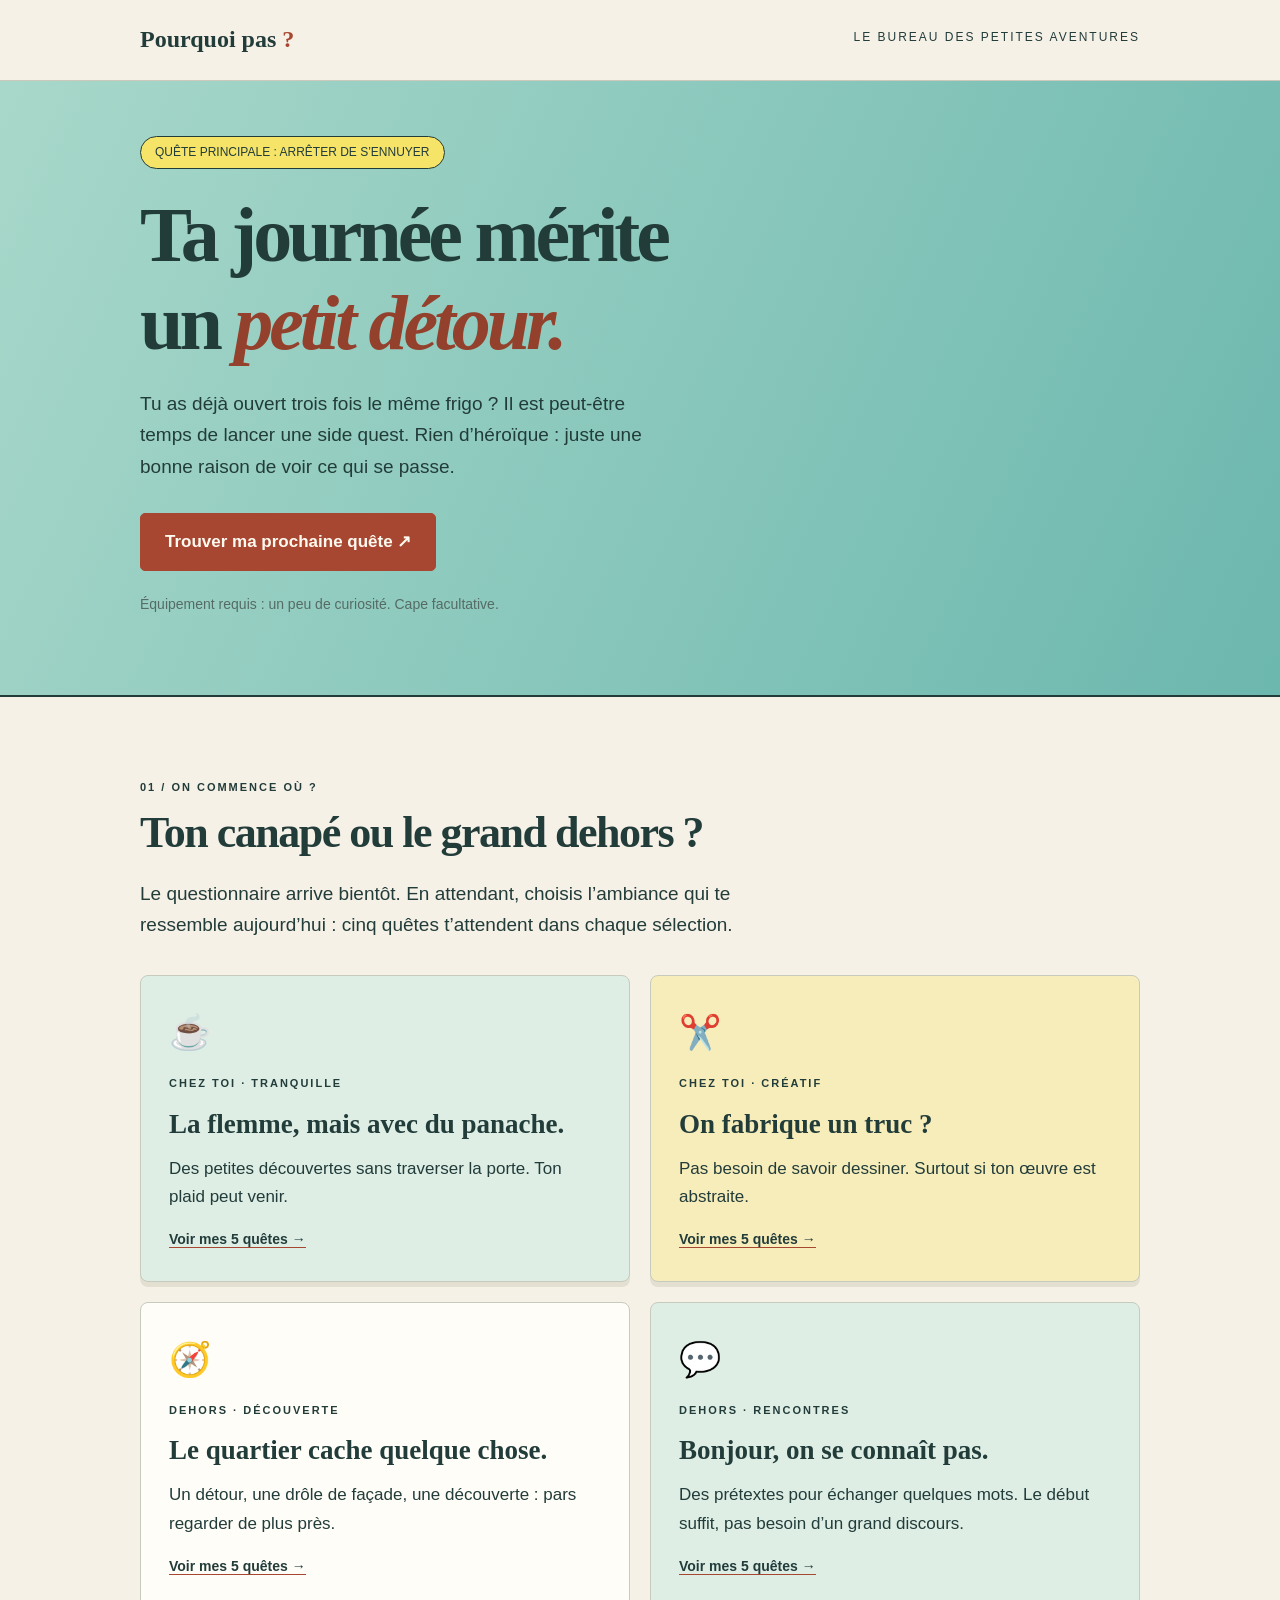
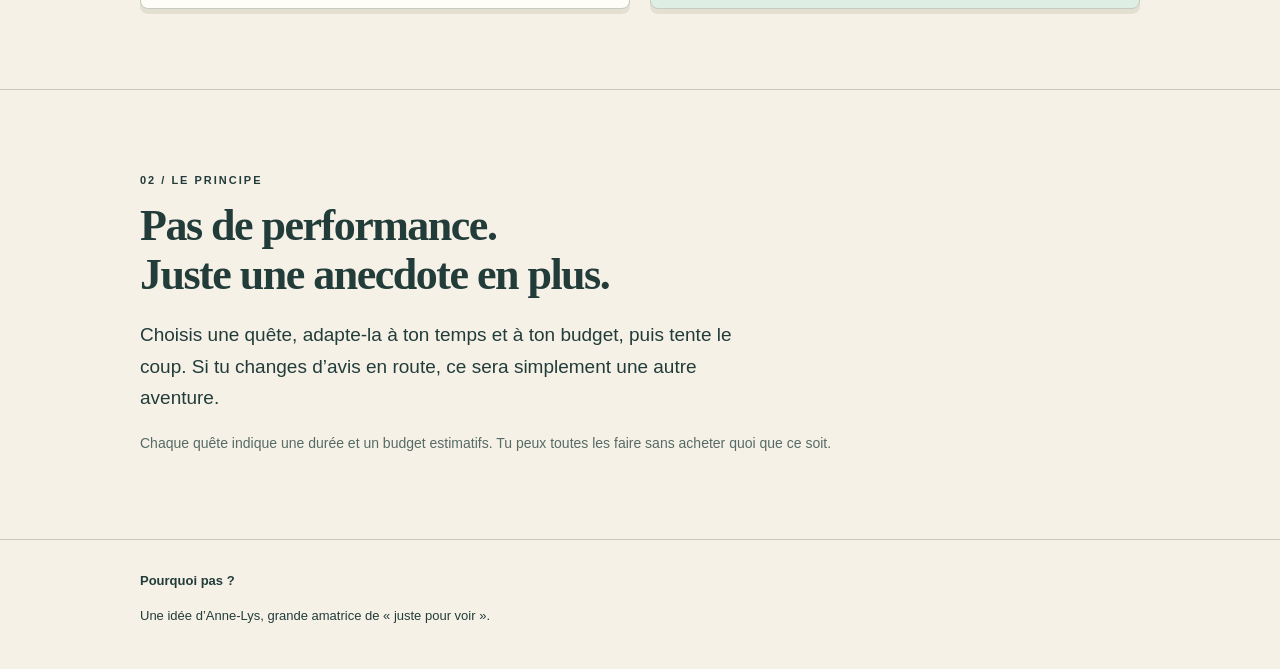
==== index.html @ 4863f87f "Ajouter les pages et les vingt side quests" ====
<!DOCTYPE html>
<html lang="fr">
  <head>
    <meta charset="utf-8">
    <meta name="viewport" content="width=device-width, initial-scale=1">
    <meta name="description" content="Vingt side quests pour sortir de l’ennui. Chez toi ou dehors, trouve une petite aventure à tenter aujourd’hui.">
    <title>Pourquoi pas ? — Des side quests contre l’ennui</title>
    <link rel="stylesheet" href="css/style.css">
  </head>
  <body>
    <div class="navigation"><div class="container"><a class="brand" href="index.html">Pourquoi pas<span> ?</span></a><span class="nav-note">LE BUREAU DES PETITES AVENTURES</span></div></div>
    <div class="banner">
      <div class="container">
        <span class="stamp">QUÊTE PRINCIPALE : ARRÊTER DE S’ENNUYER</span>
        <h1>Ta journée mérite<br>un <span class="accent">petit détour.</span></h1>
        <p class="intro">Tu as déjà ouvert trois fois le même frigo ? Il est peut-être temps de lancer une side quest. Rien d’héroïque : juste une bonne raison de voir ce qui se passe.</p>
        <a class="button" href="#questionnaire">Trouver ma prochaine quête ↗</a>
        <p class="muted">Équipement requis : un peu de curiosité. Cape facultative.</p>
      </div>
    </div>
    <div class="section" id="questionnaire">
      <div class="container">
        <p class="eyebrow">01 / ON COMMENCE OÙ ?</p>
        <h2>Ton canapé ou le grand dehors ?</h2>
        <p class="intro">Le questionnaire arrive bientôt. En attendant, choisis l’ambiance qui te ressemble aujourd’hui : cinq quêtes t’attendent dans chaque sélection.</p>
        <!-- Le questionnaire Typeform sera intégré ici une fois son lien disponible. -->
        <div class="cards">
          <div class="card card-turquoise"><p class="icon">☕</p><p class="eyebrow">CHEZ TOI · TRANQUILLE</p><h3>La flemme, mais avec du panache.</h3><p>Des petites découvertes sans traverser la porte. Ton plaid peut venir.</p><a class="card-link" href="chez-toi-tranquille.html">Voir mes 5 quêtes →</a></div>
          <div class="card card-yellow"><p class="icon">✂️</p><p class="eyebrow">CHEZ TOI · CRÉATIF</p><h3>On fabrique un truc ?</h3><p>Pas besoin de savoir dessiner. Surtout si ton œuvre est abstraite.</p><a class="card-link" href="chez-toi-creatif.html">Voir mes 5 quêtes →</a></div>
          <div class="card"><p class="icon">🧭</p><p class="eyebrow">DEHORS · DÉCOUVERTE</p><h3>Le quartier cache quelque chose.</h3><p>Un détour, une drôle de façade, une découverte : pars regarder de plus près.</p><a class="card-link" href="dehors-decouverte.html">Voir mes 5 quêtes →</a></div>
          <div class="card card-turquoise"><p class="icon">💬</p><p class="eyebrow">DEHORS · RENCONTRES</p><h3>Bonjour, on se connaît pas.</h3><p>Des prétextes pour échanger quelques mots. Le début suffit, pas besoin d’un grand discours.</p><a class="card-link" href="dehors-rencontres.html">Voir mes 5 quêtes →</a></div>
        </div>
      </div>
    </div>
    <div class="section rule"><div class="container"><p class="eyebrow">02 / LE PRINCIPE</p><h2>Pas de performance.<br>Juste une anecdote en plus.</h2><p class="intro">Choisis une quête, adapte-la à ton temps et à ton budget, puis tente le coup. Si tu changes d’avis en route, ce sera simplement une autre aventure.</p><p class="muted">Chaque quête indique une durée et un budget estimatifs. Tu peux toutes les faire sans acheter quoi que ce soit.</p></div></div>
    <div class="footer rule"><div class="container"><a href="index.html">Pourquoi pas ?</a><p>Une idée d’Anne-Lys, grande amatrice de « juste pour voir ».</p></div></div>
  </body>
</html>
---- css/style.css ----
@import url("components/banner.css");
@import url("components/button.css");
@import url("components/card.css");

body { margin: 0; background: #f6f1e7; color: #223c3a; font-family: Arial, sans-serif; font-size: 17px; line-height: 1.65; }
h1, h2, h3 { font-family: Georgia, serif; line-height: 1.12; }
h1 { font-size: 78px; letter-spacing: -4px; margin: 22px 0; }
h2 { font-size: 44px; letter-spacing: -1.5px; margin: 12px 0 20px; }
h3 { font-size: 27px; margin: 16px 0; }
a { color: inherit; }
.container { width: 1000px; margin: 0 auto; }
.navigation { padding: 20px 0; border-bottom: 1px solid #ccc9bc; }
.brand { font-family: Georgia, serif; font-weight: bold; font-size: 24px; text-decoration: none; }
.brand span { color: #a84731; }
.nav-note { float: right; font-size: 12px; letter-spacing: 2px; margin-top: 8px; }
.section { padding: 70px 0; }
.eyebrow { font-size: 11px; letter-spacing: 2px; font-weight: bold; text-transform: uppercase; }
.intro { max-width: 600px; font-size: 19px; }
.muted { color: #566b65; font-size: 14px; }
.rule { border-top: 1px solid #ccc9bc; }
.footer { padding: 30px 0; font-size: 13px; }
.footer a { text-decoration: none; font-weight: bold; }
.footer a:hover { color: #a84731; }
.result-header { padding: 60px 0 20px; }
.quest-list { padding-left: 0; list-style: none; }
.quest-list > li { margin: 18px 0; }
.meta { font-size: 12px; letter-spacing: 1px; color: #566b65; }
.reward { color: #a84731; font-size: 14px; font-style: italic; }
.notice { border-left: 4px solid #a84731; padding: 12px 24px; margin: 28px 0; background: #fffaf1; }
@media (max-width: 1080px) { .container { width: 85%; } h1 { font-size: 64px; } }
@media (max-width: 650px) { h1 { font-size: 45px; letter-spacing: -2px; } h2 { font-size: 34px; } .nav-note { display: none; } .section { padding: 45px 0; } .container { width: 88%; } }
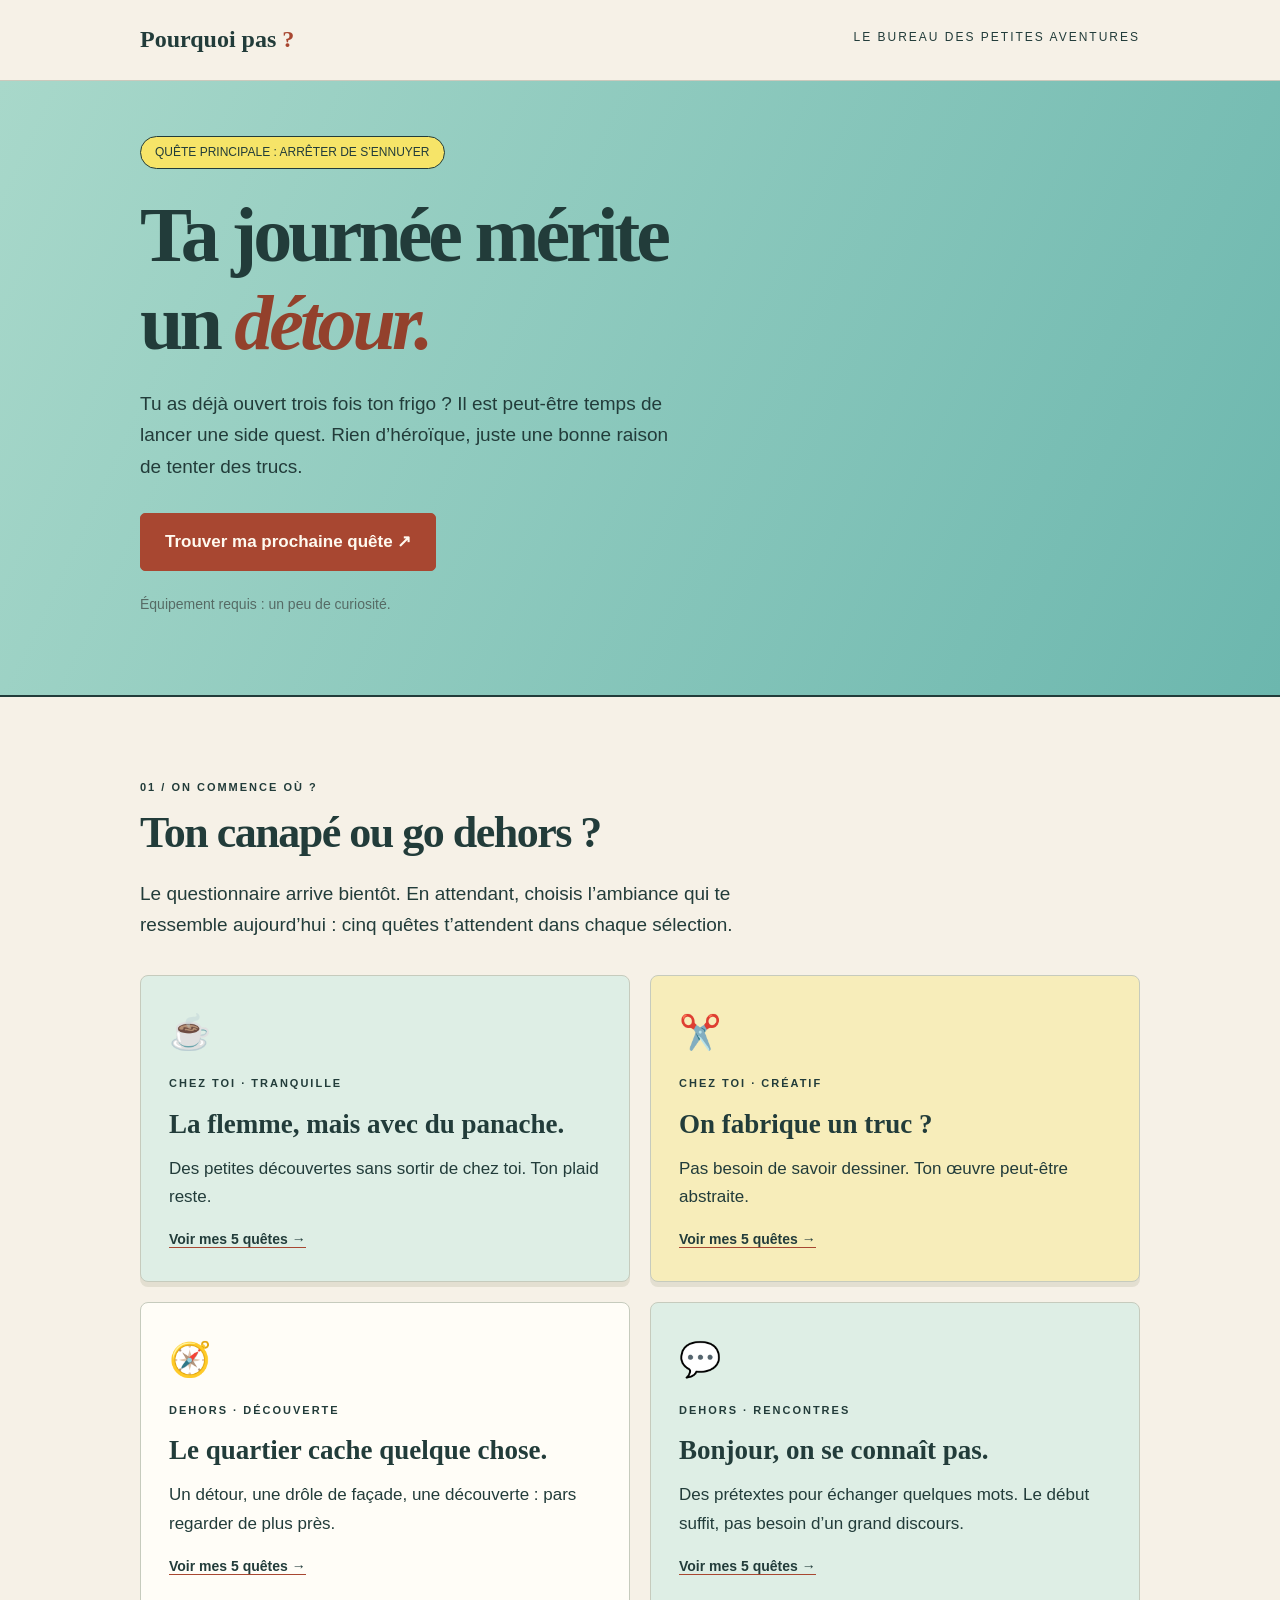
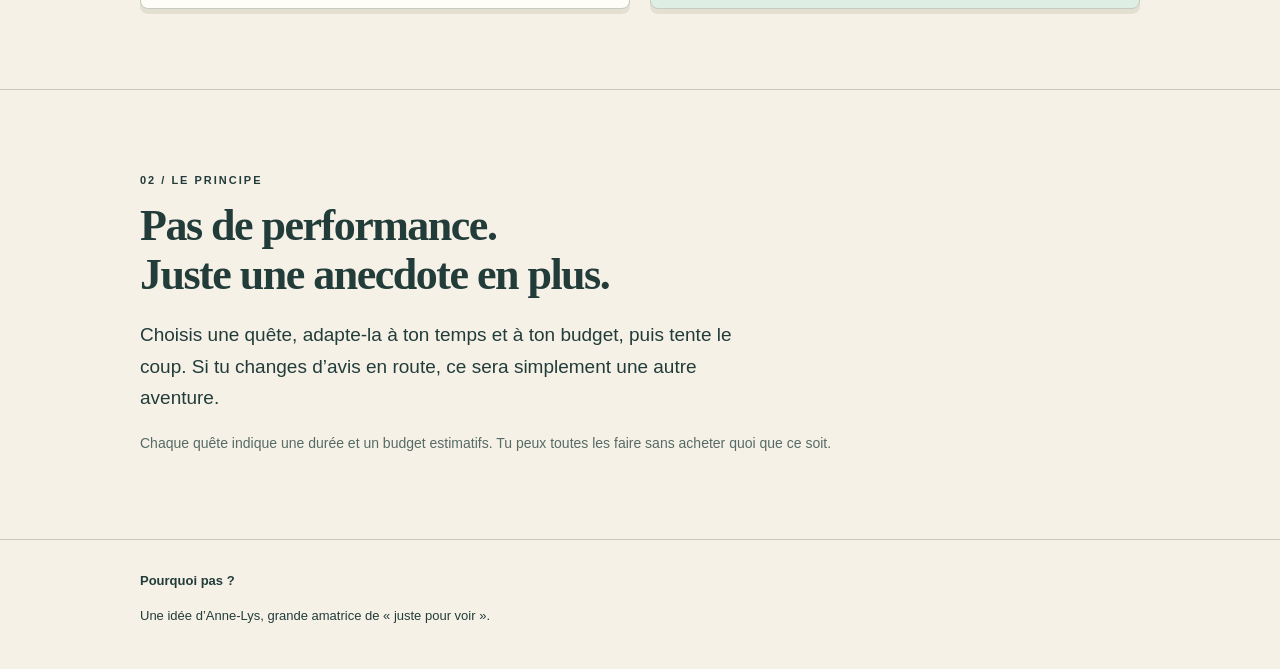
==== commit 3886bf01: "Update descriptions and titles in index.html" ====
--- a/index.html
+++ b/index.html
@@ -3,8 +3,8 @@
   <head>
     <meta charset="utf-8">
     <meta name="viewport" content="width=device-width, initial-scale=1">
-    <meta name="description" content="Vingt side quests pour sortir de l’ennui. Chez toi ou dehors, trouve une petite aventure à tenter aujourd’hui.">
-    <title>Pourquoi pas ? — Des side quests contre l’ennui</title>
+    <meta name="description" content="Vingt side quests pour sortir de l’ennui. Chez toi ou dehors, trouve une petite aventure à tenter aujourd’hui !">
+    <title>Pourquoi pas ? Des side quests contre l’ennui</title>
     <link rel="stylesheet" href="css/style.css">
   </head>
   <body>
@@ -12,21 +12,21 @@
     <div class="banner">
       <div class="container">
         <span class="stamp">QUÊTE PRINCIPALE : ARRÊTER DE S’ENNUYER</span>
-        <h1>Ta journée mérite<br>un <span class="accent">petit détour.</span></h1>
-        <p class="intro">Tu as déjà ouvert trois fois le même frigo ? Il est peut-être temps de lancer une side quest. Rien d’héroïque : juste une bonne raison de voir ce qui se passe.</p>
+        <h1>Ta journée mérite<br>un <span class="accent"> détour.</span></h1>
+        <p class="intro">Tu as déjà ouvert trois fois ton frigo ? Il est peut-être temps de lancer une side quest. Rien d’héroïque, juste une bonne raison de tenter des trucs.</p>
         <a class="button" href="#questionnaire">Trouver ma prochaine quête ↗</a>
-        <p class="muted">Équipement requis : un peu de curiosité. Cape facultative.</p>
+        <p class="muted">Équipement requis : un peu de curiosité.</p>
       </div>
     </div>
     <div class="section" id="questionnaire">
       <div class="container">
         <p class="eyebrow">01 / ON COMMENCE OÙ ?</p>
-        <h2>Ton canapé ou le grand dehors ?</h2>
+        <h2>Ton canapé ou go dehors ?</h2>
         <p class="intro">Le questionnaire arrive bientôt. En attendant, choisis l’ambiance qui te ressemble aujourd’hui : cinq quêtes t’attendent dans chaque sélection.</p>
         <!-- Le questionnaire Typeform sera intégré ici une fois son lien disponible. -->
         <div class="cards">
-          <div class="card card-turquoise"><p class="icon">☕</p><p class="eyebrow">CHEZ TOI · TRANQUILLE</p><h3>La flemme, mais avec du panache.</h3><p>Des petites découvertes sans traverser la porte. Ton plaid peut venir.</p><a class="card-link" href="chez-toi-tranquille.html">Voir mes 5 quêtes →</a></div>
-          <div class="card card-yellow"><p class="icon">✂️</p><p class="eyebrow">CHEZ TOI · CRÉATIF</p><h3>On fabrique un truc ?</h3><p>Pas besoin de savoir dessiner. Surtout si ton œuvre est abstraite.</p><a class="card-link" href="chez-toi-creatif.html">Voir mes 5 quêtes →</a></div>
+          <div class="card card-turquoise"><p class="icon">☕</p><p class="eyebrow">CHEZ TOI · TRANQUILLE</p><h3>La flemme, mais avec du panache.</h3><p>Des petites découvertes sans sortir de chez toi. Ton plaid reste.</p><a class="card-link" href="chez-toi-tranquille.html">Voir mes 5 quêtes →</a></div>
+          <div class="card card-yellow"><p class="icon">✂️</p><p class="eyebrow">CHEZ TOI · CRÉATIF</p><h3>On fabrique un truc ?</h3><p>Pas besoin de savoir dessiner. Ton œuvre peut-être abstraite.</p><a class="card-link" href="chez-toi-creatif.html">Voir mes 5 quêtes →</a></div>
           <div class="card"><p class="icon">🧭</p><p class="eyebrow">DEHORS · DÉCOUVERTE</p><h3>Le quartier cache quelque chose.</h3><p>Un détour, une drôle de façade, une découverte : pars regarder de plus près.</p><a class="card-link" href="dehors-decouverte.html">Voir mes 5 quêtes →</a></div>
           <div class="card card-turquoise"><p class="icon">💬</p><p class="eyebrow">DEHORS · RENCONTRES</p><h3>Bonjour, on se connaît pas.</h3><p>Des prétextes pour échanger quelques mots. Le début suffit, pas besoin d’un grand discours.</p><a class="card-link" href="dehors-rencontres.html">Voir mes 5 quêtes →</a></div>
         </div>
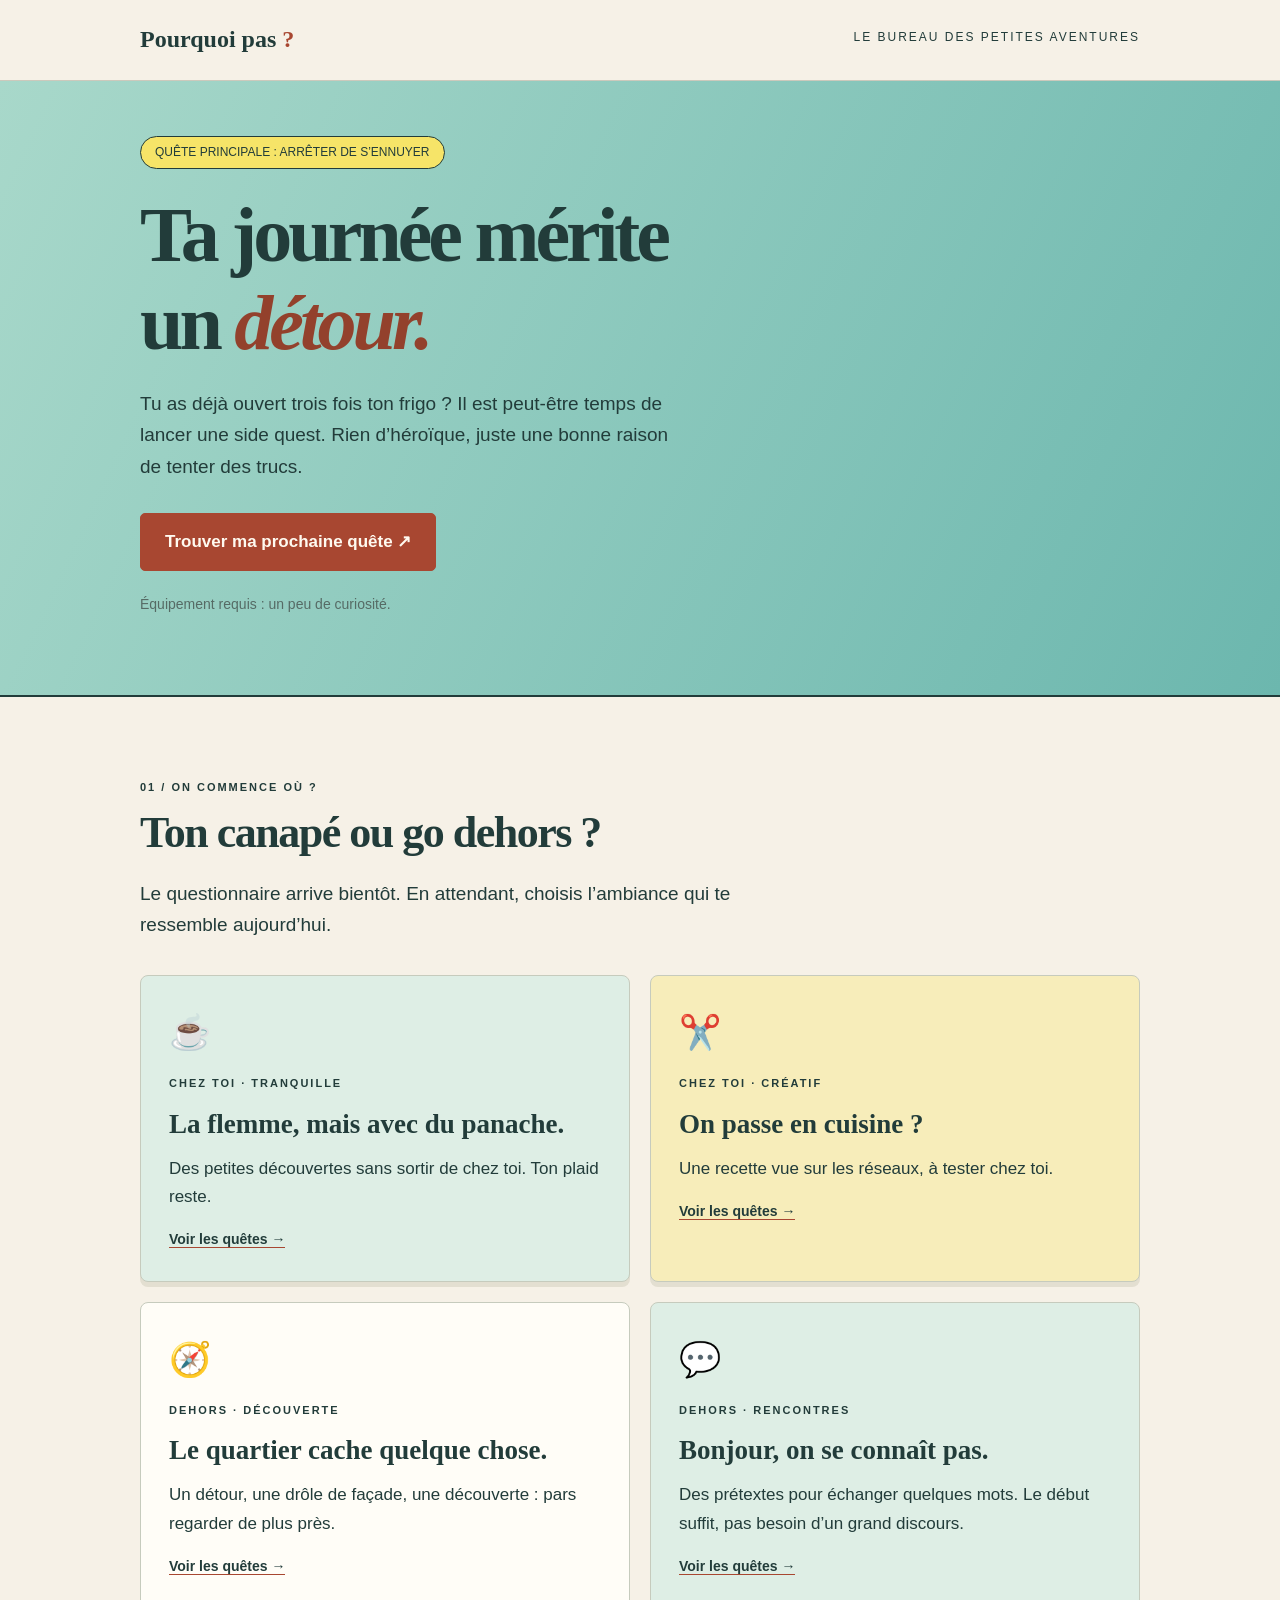
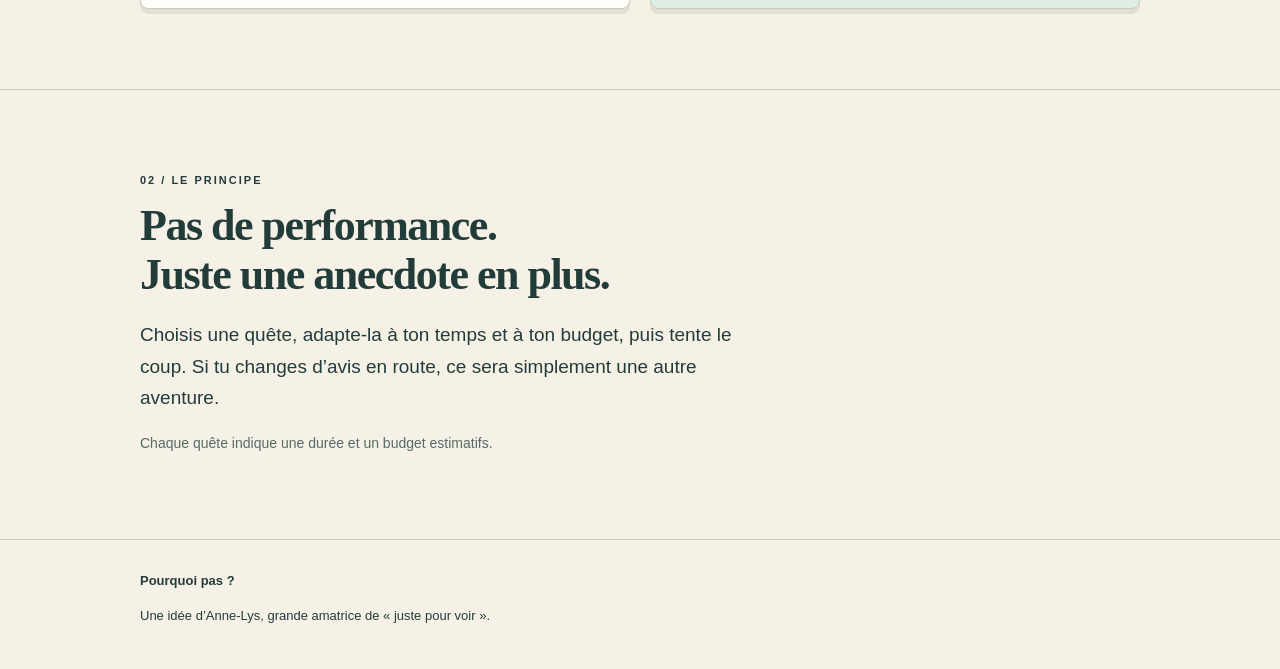
==== commit 839c058f: "Personnaliser les quêtes et retirer les nombres fixes" ====
--- a/index.html
+++ b/index.html
@@ -3,7 +3,7 @@
   <head>
     <meta charset="utf-8">
     <meta name="viewport" content="width=device-width, initial-scale=1">
-    <meta name="description" content="Vingt side quests pour sortir de l’ennui. Chez toi ou dehors, trouve une petite aventure à tenter aujourd’hui !">
+    <meta name="description" content="Des side quests pour sortir de l’ennui. Chez toi ou dehors, trouve une petite aventure à tenter aujourd’hui !">
     <title>Pourquoi pas ? Des side quests contre l’ennui</title>
     <link rel="stylesheet" href="css/style.css">
   </head>
@@ -22,17 +22,17 @@
       <div class="container">
         <p class="eyebrow">01 / ON COMMENCE OÙ ?</p>
         <h2>Ton canapé ou go dehors ?</h2>
-        <p class="intro">Le questionnaire arrive bientôt. En attendant, choisis l’ambiance qui te ressemble aujourd’hui : cinq quêtes t’attendent dans chaque sélection.</p>
+        <p class="intro">Le questionnaire arrive bientôt. En attendant, choisis l’ambiance qui te ressemble aujourd’hui.</p>
         <!-- Le questionnaire Typeform sera intégré ici une fois son lien disponible. -->
         <div class="cards">
-          <div class="card card-turquoise"><p class="icon">☕</p><p class="eyebrow">CHEZ TOI · TRANQUILLE</p><h3>La flemme, mais avec du panache.</h3><p>Des petites découvertes sans sortir de chez toi. Ton plaid reste.</p><a class="card-link" href="chez-toi-tranquille.html">Voir mes 5 quêtes →</a></div>
-          <div class="card card-yellow"><p class="icon">✂️</p><p class="eyebrow">CHEZ TOI · CRÉATIF</p><h3>On fabrique un truc ?</h3><p>Pas besoin de savoir dessiner. Ton œuvre peut-être abstraite.</p><a class="card-link" href="chez-toi-creatif.html">Voir mes 5 quêtes →</a></div>
-          <div class="card"><p class="icon">🧭</p><p class="eyebrow">DEHORS · DÉCOUVERTE</p><h3>Le quartier cache quelque chose.</h3><p>Un détour, une drôle de façade, une découverte : pars regarder de plus près.</p><a class="card-link" href="dehors-decouverte.html">Voir mes 5 quêtes →</a></div>
-          <div class="card card-turquoise"><p class="icon">💬</p><p class="eyebrow">DEHORS · RENCONTRES</p><h3>Bonjour, on se connaît pas.</h3><p>Des prétextes pour échanger quelques mots. Le début suffit, pas besoin d’un grand discours.</p><a class="card-link" href="dehors-rencontres.html">Voir mes 5 quêtes →</a></div>
+          <div class="card card-turquoise"><p class="icon">☕</p><p class="eyebrow">CHEZ TOI · TRANQUILLE</p><h3>La flemme, mais avec du panache.</h3><p>Des petites découvertes sans sortir de chez toi. Ton plaid reste.</p><a class="card-link" href="chez-toi-tranquille.html">Voir les quêtes →</a></div>
+          <div class="card card-yellow"><p class="icon">✂️</p><p class="eyebrow">CHEZ TOI · CRÉATIF</p><h3>On passe en cuisine ?</h3><p>Une recette vue sur les réseaux, à tester chez toi.</p><a class="card-link" href="chez-toi-creatif.html">Voir les quêtes →</a></div>
+          <div class="card"><p class="icon">🧭</p><p class="eyebrow">DEHORS · DÉCOUVERTE</p><h3>Le quartier cache quelque chose.</h3><p>Un détour, une drôle de façade, une découverte : pars regarder de plus près.</p><a class="card-link" href="dehors-decouverte.html">Voir les quêtes →</a></div>
+          <div class="card card-turquoise"><p class="icon">💬</p><p class="eyebrow">DEHORS · RENCONTRES</p><h3>Bonjour, on se connaît pas.</h3><p>Des prétextes pour échanger quelques mots. Le début suffit, pas besoin d’un grand discours.</p><a class="card-link" href="dehors-rencontres.html">Voir les quêtes →</a></div>
         </div>
       </div>
     </div>
-    <div class="section rule"><div class="container"><p class="eyebrow">02 / LE PRINCIPE</p><h2>Pas de performance.<br>Juste une anecdote en plus.</h2><p class="intro">Choisis une quête, adapte-la à ton temps et à ton budget, puis tente le coup. Si tu changes d’avis en route, ce sera simplement une autre aventure.</p><p class="muted">Chaque quête indique une durée et un budget estimatifs. Tu peux toutes les faire sans acheter quoi que ce soit.</p></div></div>
+    <div class="section rule"><div class="container"><p class="eyebrow">02 / LE PRINCIPE</p><h2>Pas de performance.<br>Juste une anecdote en plus.</h2><p class="intro">Choisis une quête, adapte-la à ton temps et à ton budget, puis tente le coup. Si tu changes d’avis en route, ce sera simplement une autre aventure.</p><p class="muted">Chaque quête indique une durée et un budget estimatifs.</p></div></div>
     <div class="footer rule"><div class="container"><a href="index.html">Pourquoi pas ?</a><p>Une idée d’Anne-Lys, grande amatrice de « juste pour voir ».</p></div></div>
   </body>
 </html>
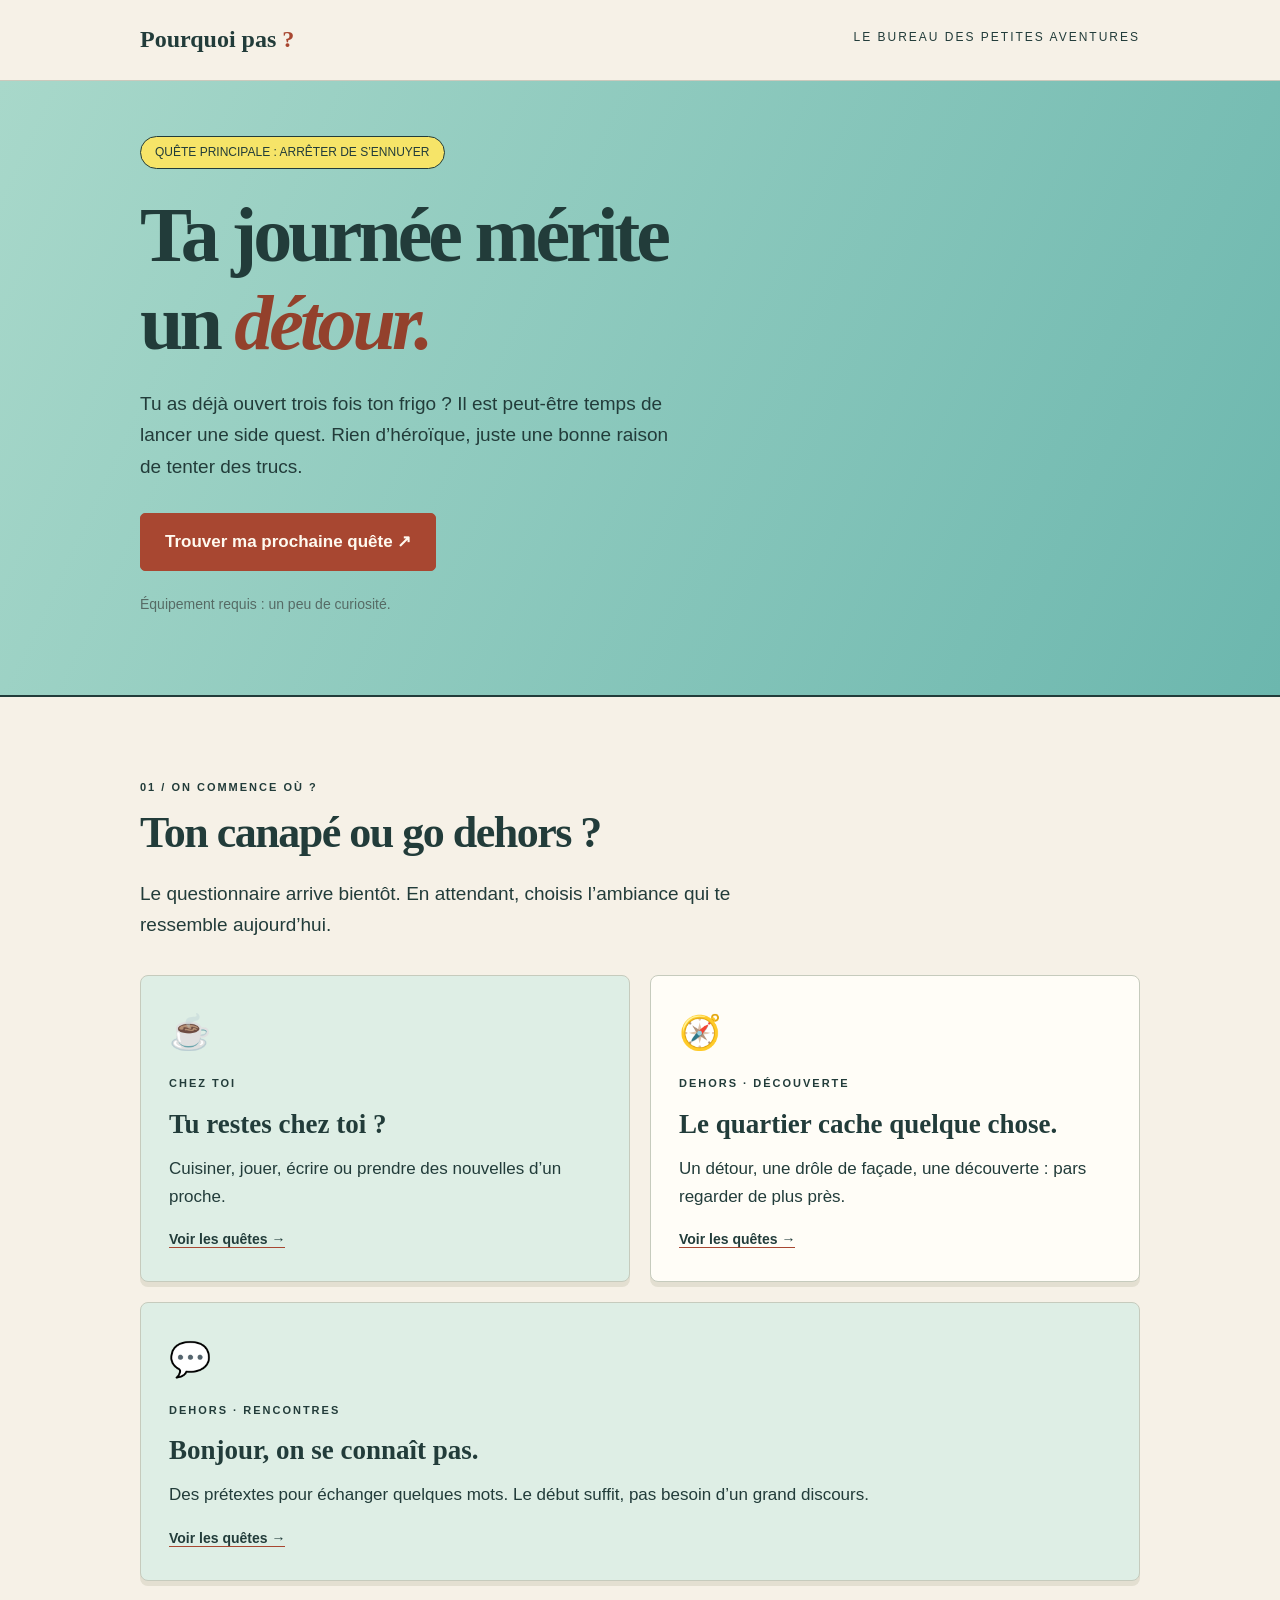
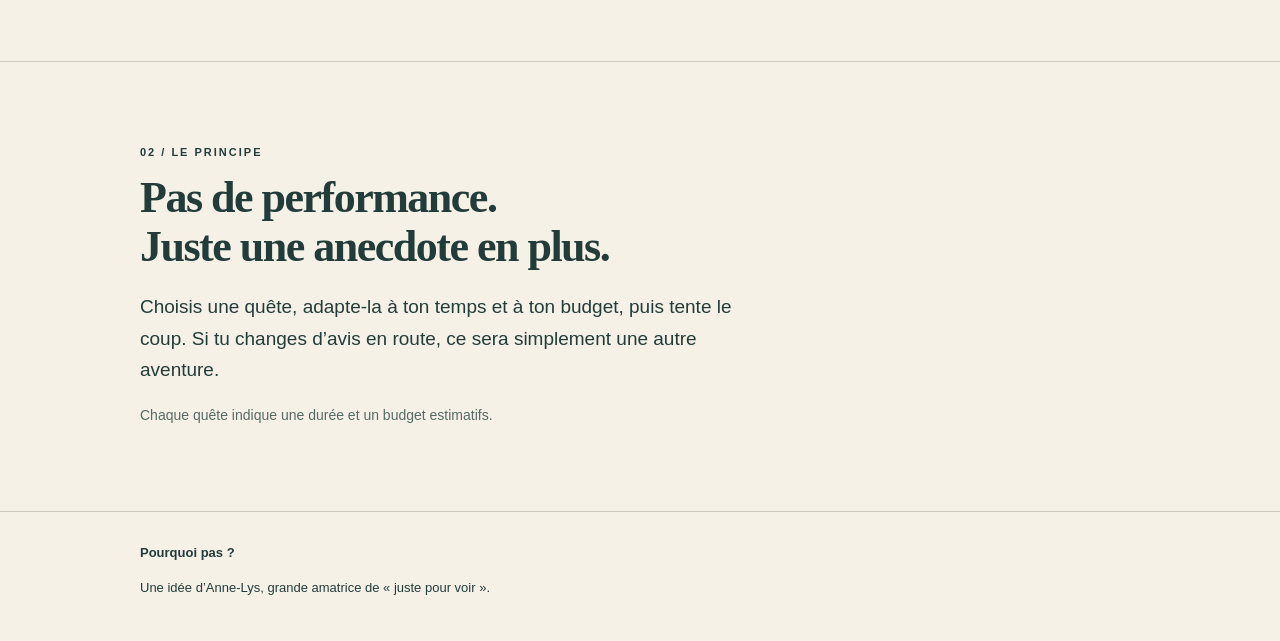
==== commit 9c8b1a3a: "Fusionner les quêtes à la maison dans une seule catégorie" ====
--- a/index.html
+++ b/index.html
@@ -25,8 +25,7 @@
         <p class="intro">Le questionnaire arrive bientôt. En attendant, choisis l’ambiance qui te ressemble aujourd’hui.</p>
         <!-- Le questionnaire Typeform sera intégré ici une fois son lien disponible. -->
         <div class="cards">
-          <div class="card card-turquoise"><p class="icon">☕</p><p class="eyebrow">CHEZ TOI · TRANQUILLE</p><h3>La flemme, mais avec du panache.</h3><p>Des petites découvertes sans sortir de chez toi. Ton plaid reste.</p><a class="card-link" href="chez-toi-tranquille.html">Voir les quêtes →</a></div>
-          <div class="card card-yellow"><p class="icon">✂️</p><p class="eyebrow">CHEZ TOI · CRÉATIF</p><h3>On passe en cuisine ?</h3><p>Une recette vue sur les réseaux, à tester chez toi.</p><a class="card-link" href="chez-toi-creatif.html">Voir les quêtes →</a></div>
+          <div class="card card-turquoise"><p class="icon">☕</p><p class="eyebrow">CHEZ TOI</p><h3>Tu restes chez toi ?</h3><p>Cuisiner, jouer, écrire ou prendre des nouvelles d’un proche.</p><a class="card-link" href="chez-toi.html">Voir les quêtes →</a></div>
           <div class="card"><p class="icon">🧭</p><p class="eyebrow">DEHORS · DÉCOUVERTE</p><h3>Le quartier cache quelque chose.</h3><p>Un détour, une drôle de façade, une découverte : pars regarder de plus près.</p><a class="card-link" href="dehors-decouverte.html">Voir les quêtes →</a></div>
           <div class="card card-turquoise"><p class="icon">💬</p><p class="eyebrow">DEHORS · RENCONTRES</p><h3>Bonjour, on se connaît pas.</h3><p>Des prétextes pour échanger quelques mots. Le début suffit, pas besoin d’un grand discours.</p><a class="card-link" href="dehors-rencontres.html">Voir les quêtes →</a></div>
         </div>
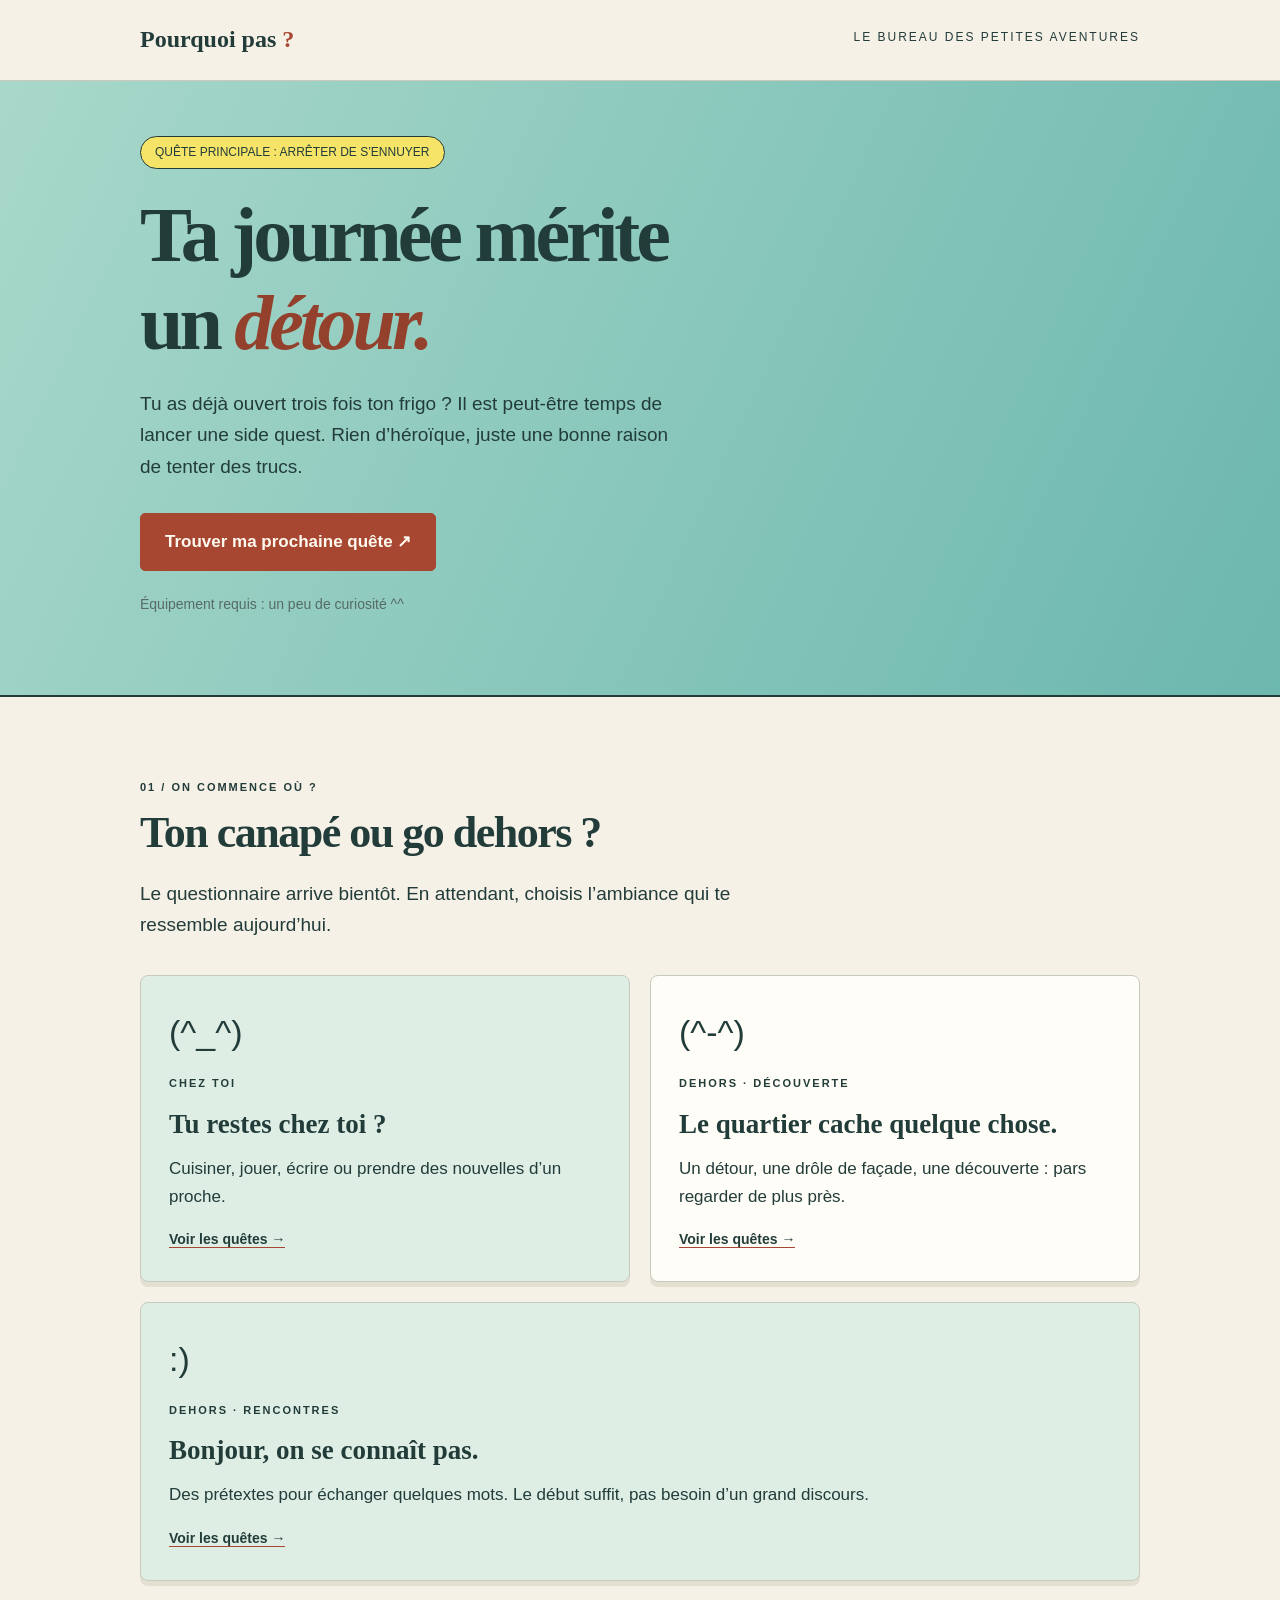
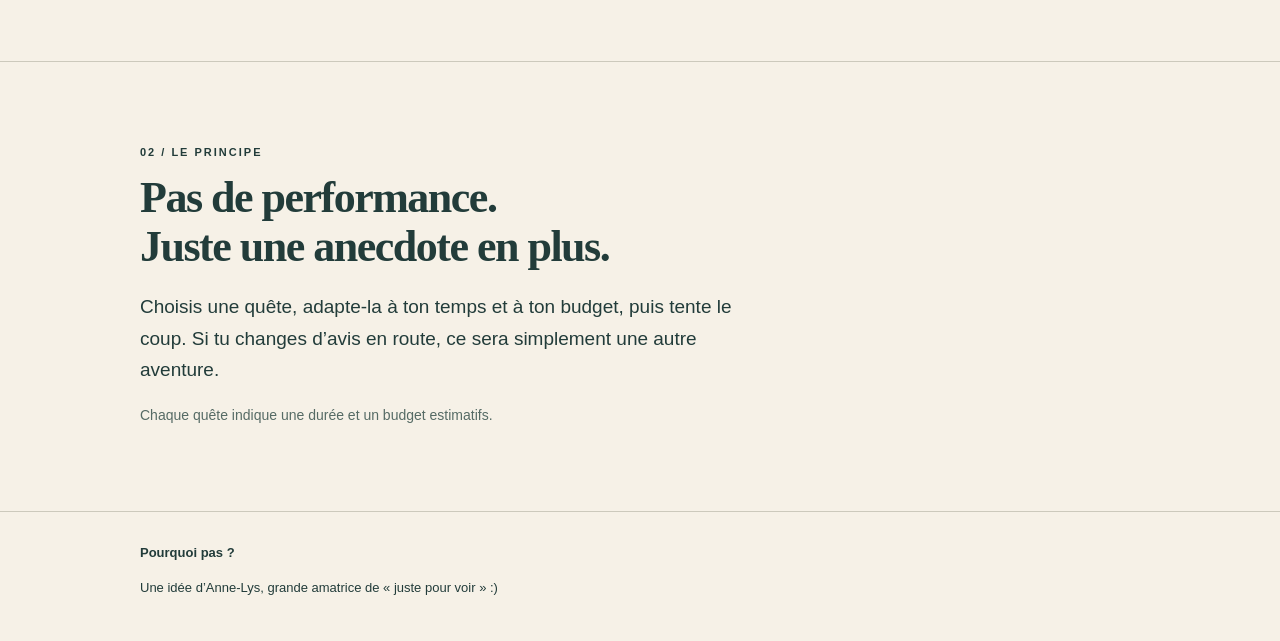
==== commit 21185e88: "Ajouter des smileys textuels et remplacer les emojis graphiques" ====
--- a/index.html
+++ b/index.html
@@ -6,6 +6,7 @@
     <meta name="description" content="Des side quests pour sortir de l’ennui. Chez toi ou dehors, trouve une petite aventure à tenter aujourd’hui !">
     <title>Pourquoi pas ? Des side quests contre l’ennui</title>
     <link rel="stylesheet" href="css/style.css">
+      <link rel="icon" type="image/svg+xml" href="favicon.svg?v=1">
   </head>
   <body>
     <div class="navigation"><div class="container"><a class="brand" href="index.html">Pourquoi pas<span> ?</span></a><span class="nav-note">LE BUREAU DES PETITES AVENTURES</span></div></div>
@@ -15,7 +16,7 @@
         <h1>Ta journée mérite<br>un <span class="accent"> détour.</span></h1>
         <p class="intro">Tu as déjà ouvert trois fois ton frigo ? Il est peut-être temps de lancer une side quest. Rien d’héroïque, juste une bonne raison de tenter des trucs.</p>
         <a class="button" href="#questionnaire">Trouver ma prochaine quête ↗</a>
-        <p class="muted">Équipement requis : un peu de curiosité.</p>
+        <p class="muted">Équipement requis : un peu de curiosité ^^</p>
       </div>
     </div>
     <div class="section" id="questionnaire">
@@ -25,13 +26,13 @@
         <p class="intro">Le questionnaire arrive bientôt. En attendant, choisis l’ambiance qui te ressemble aujourd’hui.</p>
         <!-- Le questionnaire Typeform sera intégré ici une fois son lien disponible. -->
         <div class="cards">
-          <div class="card card-turquoise"><p class="icon">☕</p><p class="eyebrow">CHEZ TOI</p><h3>Tu restes chez toi ?</h3><p>Cuisiner, jouer, écrire ou prendre des nouvelles d’un proche.</p><a class="card-link" href="chez-toi.html">Voir les quêtes →</a></div>
-          <div class="card"><p class="icon">🧭</p><p class="eyebrow">DEHORS · DÉCOUVERTE</p><h3>Le quartier cache quelque chose.</h3><p>Un détour, une drôle de façade, une découverte : pars regarder de plus près.</p><a class="card-link" href="dehors-decouverte.html">Voir les quêtes →</a></div>
-          <div class="card card-turquoise"><p class="icon">💬</p><p class="eyebrow">DEHORS · RENCONTRES</p><h3>Bonjour, on se connaît pas.</h3><p>Des prétextes pour échanger quelques mots. Le début suffit, pas besoin d’un grand discours.</p><a class="card-link" href="dehors-rencontres.html">Voir les quêtes →</a></div>
+          <div class="card card-turquoise"><p class="icon">(^_^)</p><p class="eyebrow">CHEZ TOI</p><h3>Tu restes chez toi ?</h3><p>Cuisiner, jouer, écrire ou prendre des nouvelles d’un proche.</p><a class="card-link" href="chez-toi.html">Voir les quêtes →</a></div>
+          <div class="card"><p class="icon">(^-^)</p><p class="eyebrow">DEHORS · DÉCOUVERTE</p><h3>Le quartier cache quelque chose.</h3><p>Un détour, une drôle de façade, une découverte : pars regarder de plus près.</p><a class="card-link" href="dehors-decouverte.html">Voir les quêtes →</a></div>
+          <div class="card card-turquoise"><p class="icon">:)</p><p class="eyebrow">DEHORS · RENCONTRES</p><h3>Bonjour, on se connaît pas.</h3><p>Des prétextes pour échanger quelques mots. Le début suffit, pas besoin d’un grand discours.</p><a class="card-link" href="dehors-rencontres.html">Voir les quêtes →</a></div>
         </div>
       </div>
     </div>
     <div class="section rule"><div class="container"><p class="eyebrow">02 / LE PRINCIPE</p><h2>Pas de performance.<br>Juste une anecdote en plus.</h2><p class="intro">Choisis une quête, adapte-la à ton temps et à ton budget, puis tente le coup. Si tu changes d’avis en route, ce sera simplement une autre aventure.</p><p class="muted">Chaque quête indique une durée et un budget estimatifs.</p></div></div>
-    <div class="footer rule"><div class="container"><a href="index.html">Pourquoi pas ?</a><p>Une idée d’Anne-Lys, grande amatrice de « juste pour voir ».</p></div></div>
+    <div class="footer rule"><div class="container"><a href="index.html">Pourquoi pas ?</a><p>Une idée d’Anne-Lys, grande amatrice de « juste pour voir » :)</p></div></div>
   </body>
 </html>
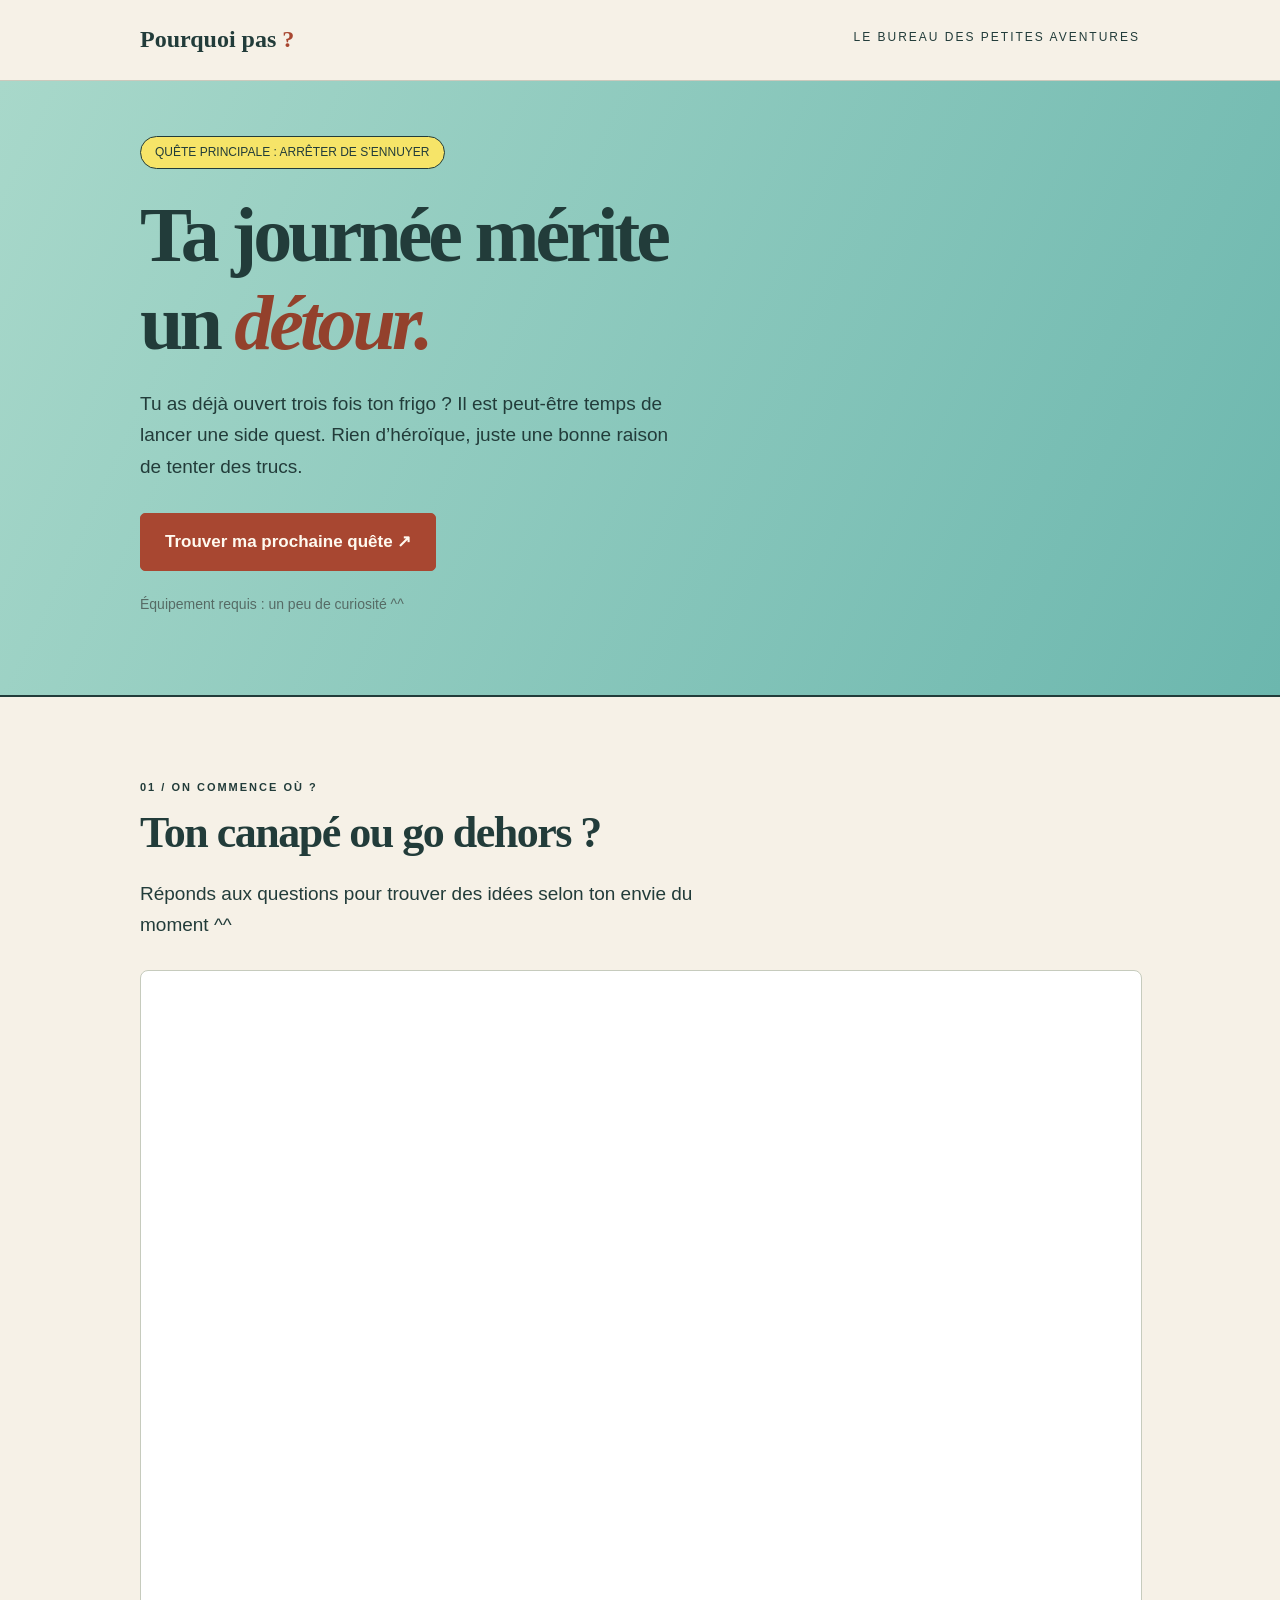
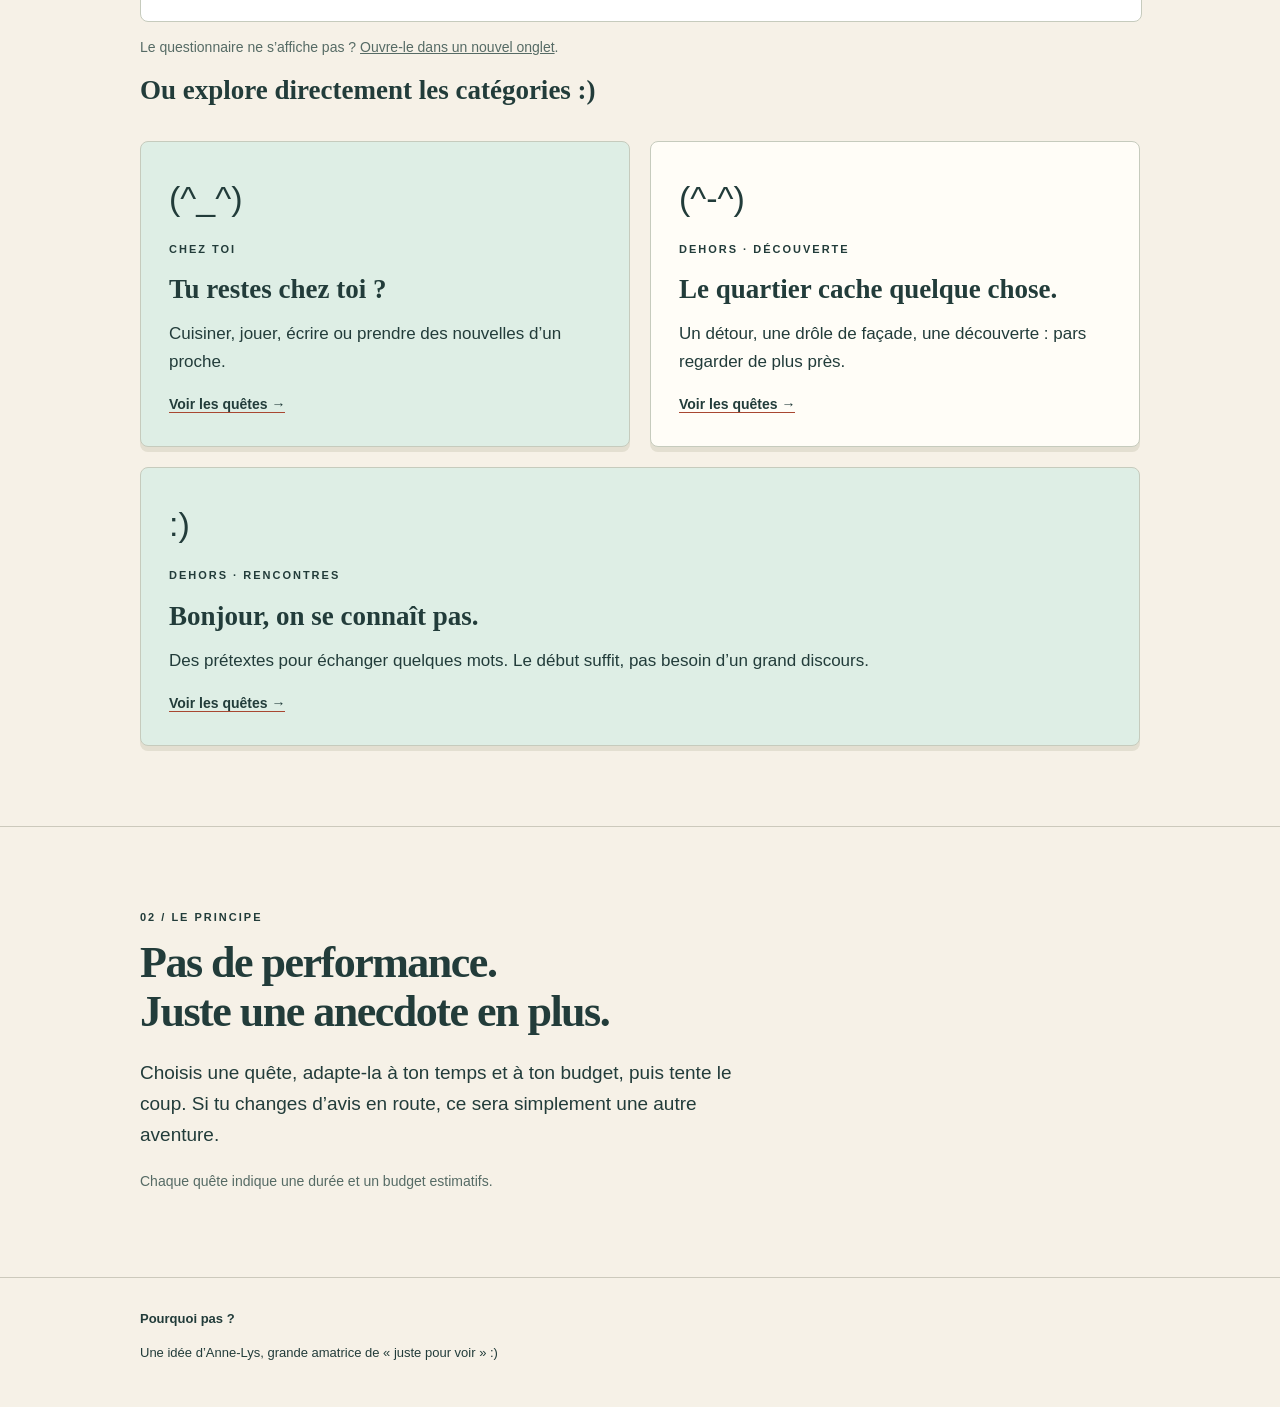
==== commit f03ef2fa: "Intégrer le questionnaire Typeform avec les résultats personnalisés" ====
--- a/index.html
+++ b/index.html
@@ -23,8 +23,10 @@
       <div class="container">
         <p class="eyebrow">01 / ON COMMENCE OÙ ?</p>
         <h2>Ton canapé ou go dehors ?</h2>
-        <p class="intro">Le questionnaire arrive bientôt. En attendant, choisis l’ambiance qui te ressemble aujourd’hui.</p>
-        <!-- Le questionnaire Typeform sera intégré ici une fois son lien disponible. -->
+        <p class="intro">Réponds aux questions pour trouver des idées selon ton envie du moment ^^</p>
+        <iframe class="quest-form" src="https://form.typeform.com/to/t7eIz7rU" title="Trouver une side quest — questionnaire Pourquoi pas ?" loading="lazy"></iframe>
+        <p class="muted">Le questionnaire ne s’affiche pas ? <a href="https://form.typeform.com/to/t7eIz7rU" target="_blank" rel="noopener noreferrer">Ouvre-le dans un nouvel onglet</a>.</p>
+        <h3>Ou explore directement les catégories :)</h3>
         <div class="cards">
           <div class="card card-turquoise"><p class="icon">(^_^)</p><p class="eyebrow">CHEZ TOI</p><h3>Tu restes chez toi ?</h3><p>Cuisiner, jouer, écrire ou prendre des nouvelles d’un proche.</p><a class="card-link" href="chez-toi.html">Voir les quêtes →</a></div>
           <div class="card"><p class="icon">(^-^)</p><p class="eyebrow">DEHORS · DÉCOUVERTE</p><h3>Le quartier cache quelque chose.</h3><p>Un détour, une drôle de façade, une découverte : pars regarder de plus près.</p><a class="card-link" href="dehors-decouverte.html">Voir les quêtes →</a></div>
--- a/css/style.css
+++ b/css/style.css
@@ -29,3 +29,7 @@
 .notice { border-left: 4px solid #a84731; padding: 12px 24px; margin: 28px 0; background: #fffaf1; }
 @media (max-width: 1080px) { .container { width: 85%; } h1 { font-size: 64px; } }
 @media (max-width: 650px) { h1 { font-size: 45px; letter-spacing: -2px; } h2 { font-size: 34px; } .nav-note { display: none; } .section { padding: 45px 0; } .container { width: 88%; } }
+
+/* Questionnaire Typeform intégré, sans JavaScript dans le site. */
+.quest-form { display: block; width: 100%; height: 650px; border: 1px solid #c6cbbd; border-radius: 8px; margin: 30px 0 12px; background: white; }
+@media (max-width: 650px) { .quest-form { height: 700px; } }
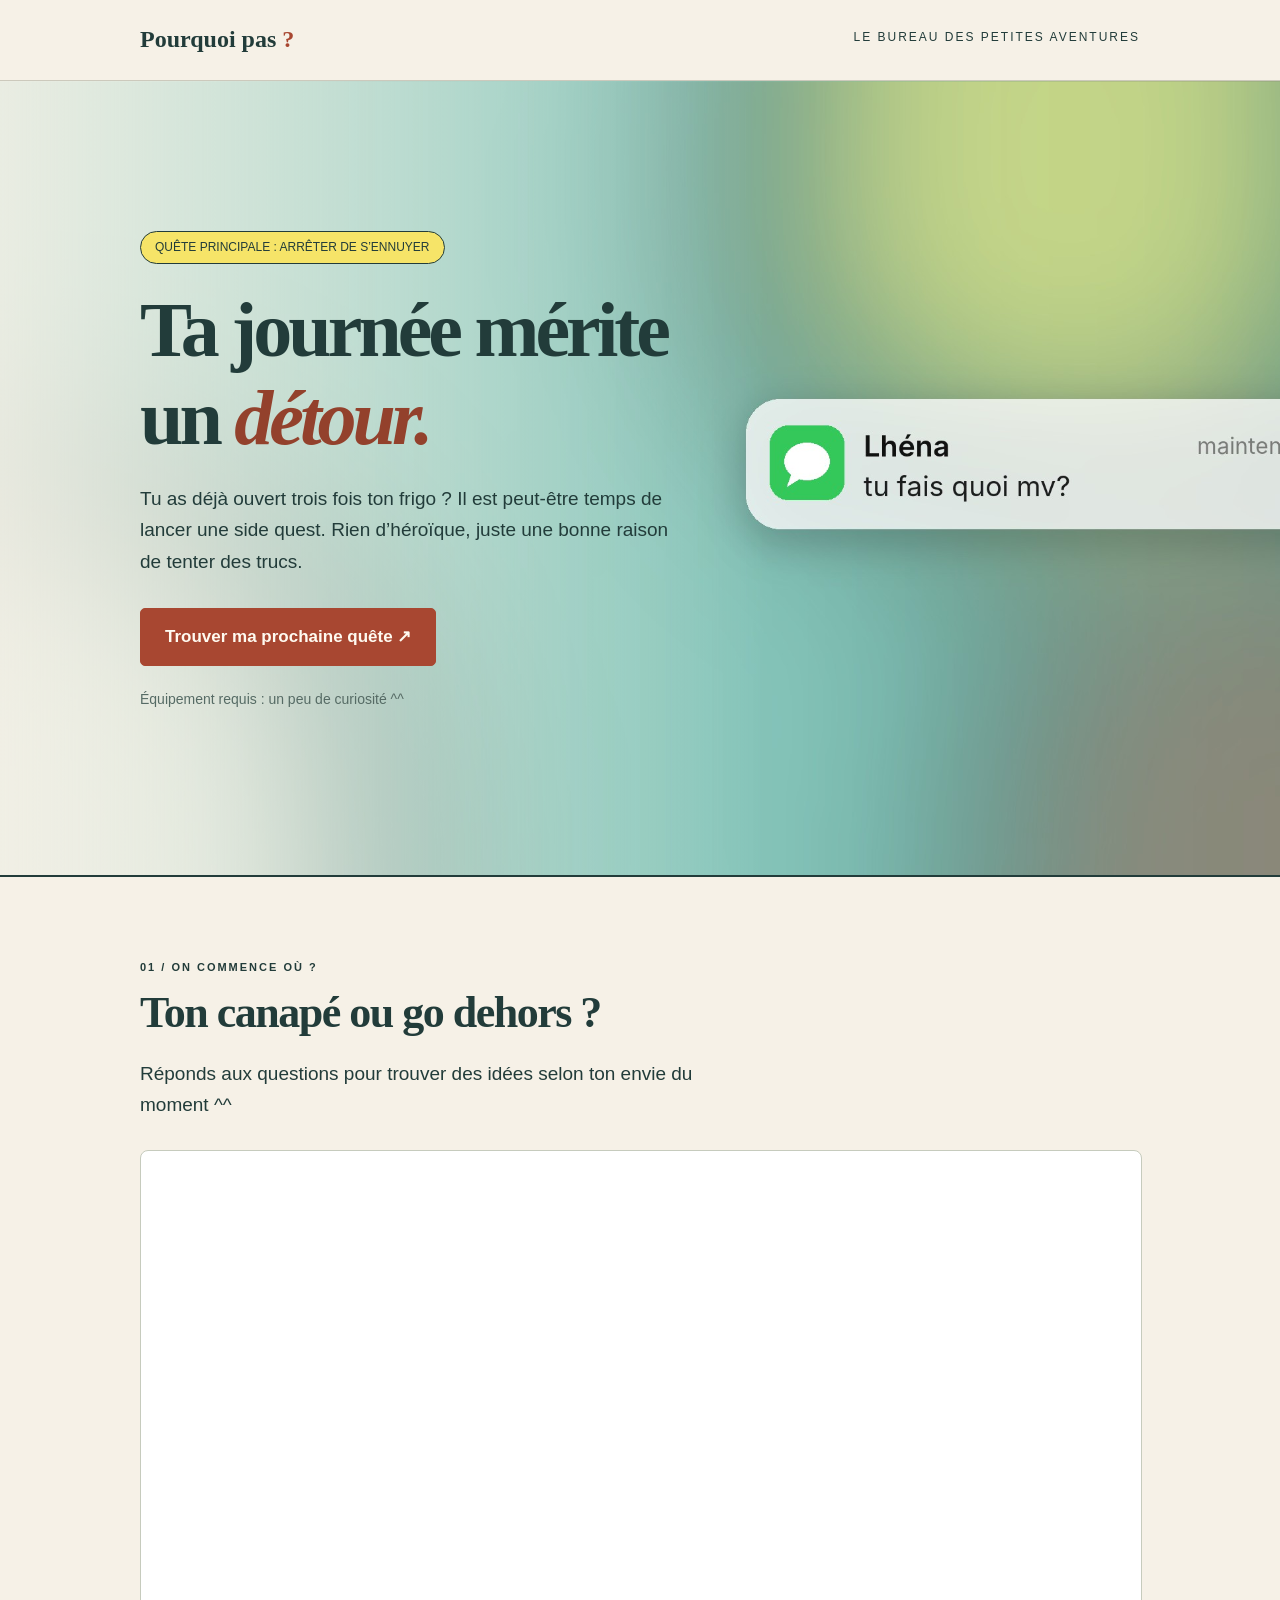
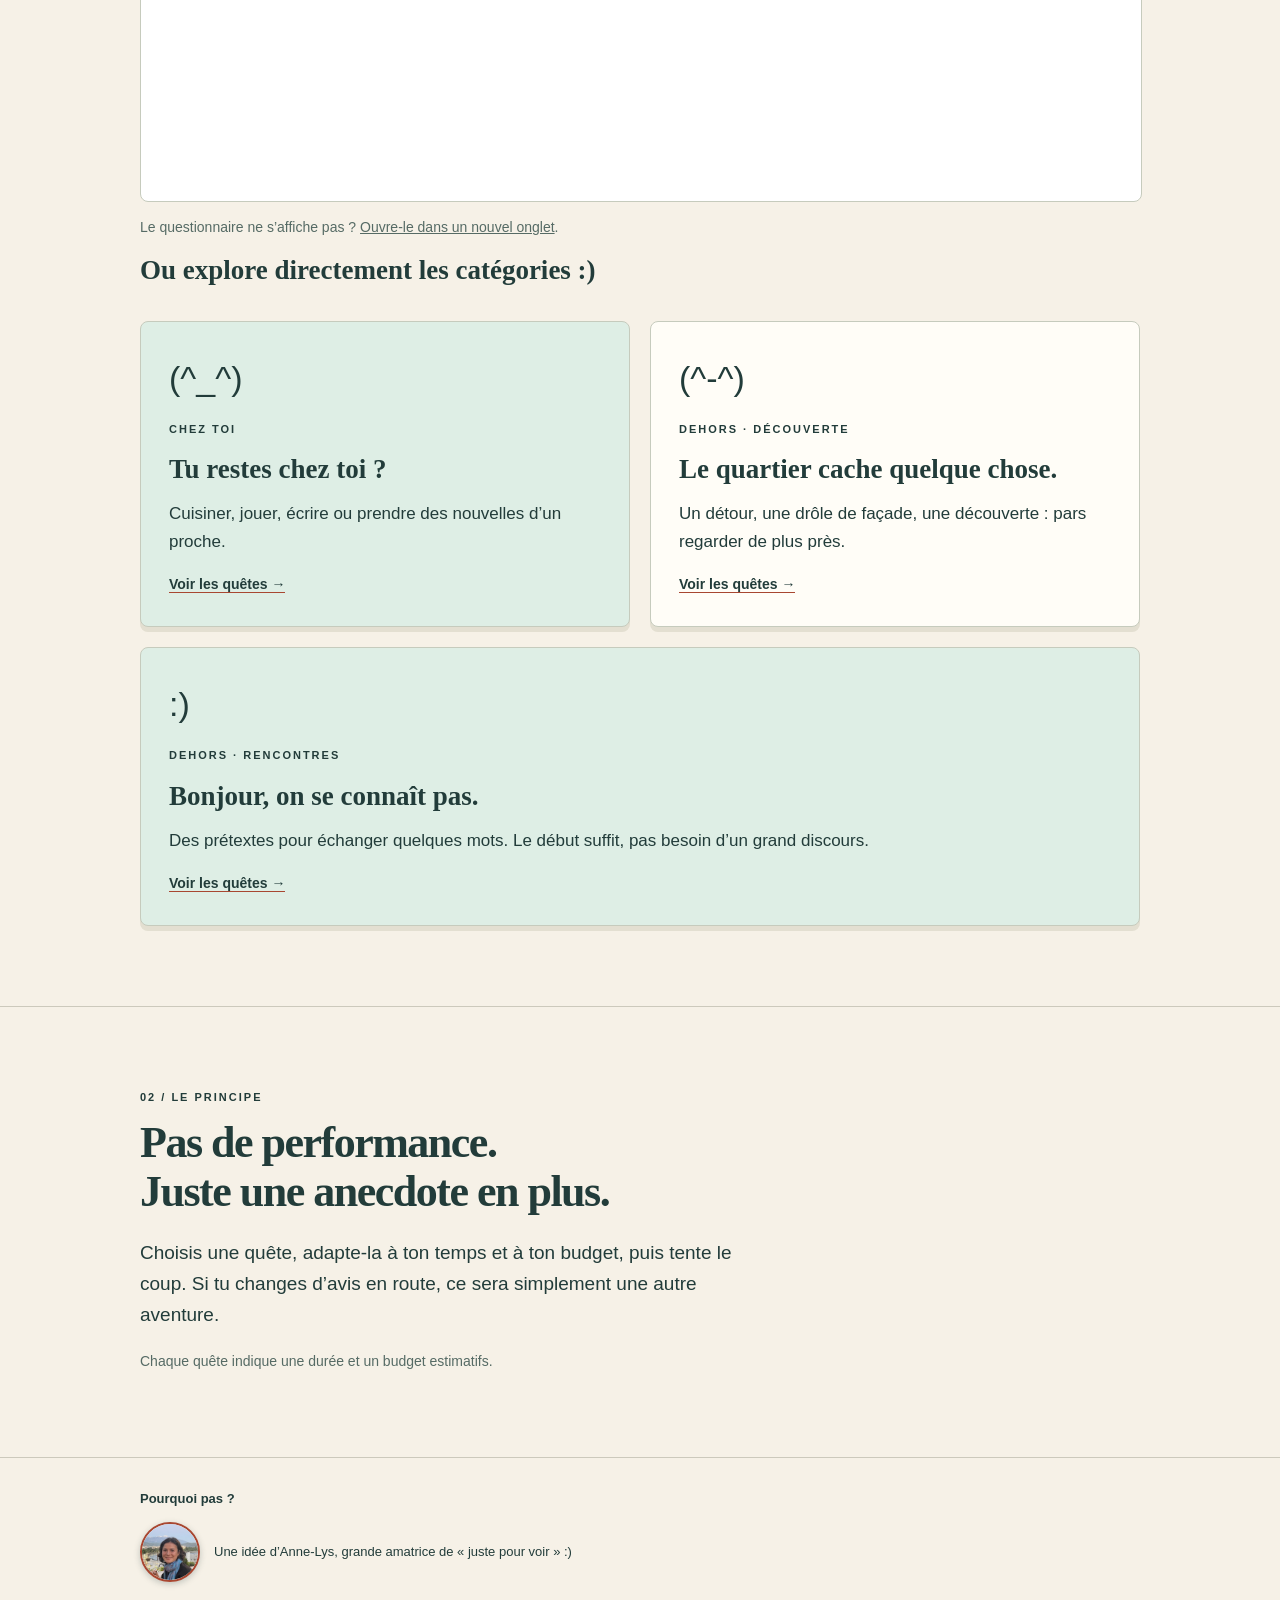
==== commit ccc2a170: "Ajout du composant avatar (pied de page) Co-Authored-By: Claude Opus 5.5 <noreply@anthropic.com> Cla" ====
--- a/index.html
+++ b/index.html
@@ -35,6 +35,6 @@
       </div>
     </div>
     <div class="section rule"><div class="container"><p class="eyebrow">02 / LE PRINCIPE</p><h2>Pas de performance.<br>Juste une anecdote en plus.</h2><p class="intro">Choisis une quête, adapte-la à ton temps et à ton budget, puis tente le coup. Si tu changes d’avis en route, ce sera simplement une autre aventure.</p><p class="muted">Chaque quête indique une durée et un budget estimatifs.</p></div></div>
-    <div class="footer rule"><div class="container"><a href="index.html">Pourquoi pas ?</a><p>Une idée d’Anne-Lys, grande amatrice de « juste pour voir » :)</p></div></div>
+    <div class="footer rule"><div class="container"><a href="index.html">Pourquoi pas ?</a><p class="signature"><img class="avatar avatar-large avatar-bordered" src="images/anne-lys.jpg" alt="Anne-Lys"> Une idée d’Anne-Lys, grande amatrice de « juste pour voir » :)</p></div></div>
   </body>
 </html>
--- a/css/style.css
+++ b/css/style.css
@@ -1,3 +1,4 @@
+@import url("components/avatar.css");
 @import url("components/banner.css");
 @import url("components/button.css");
 @import url("components/card.css");
@@ -21,6 +22,7 @@
 .footer { padding: 30px 0; font-size: 13px; }
 .footer a { text-decoration: none; font-weight: bold; }
 .footer a:hover { color: #a84731; }
+.signature { display: flex; align-items: center; gap: 14px; }
 .result-header { padding: 60px 0 20px; }
 .quest-list { padding-left: 0; list-style: none; }
 .quest-list > li { margin: 18px 0; }
